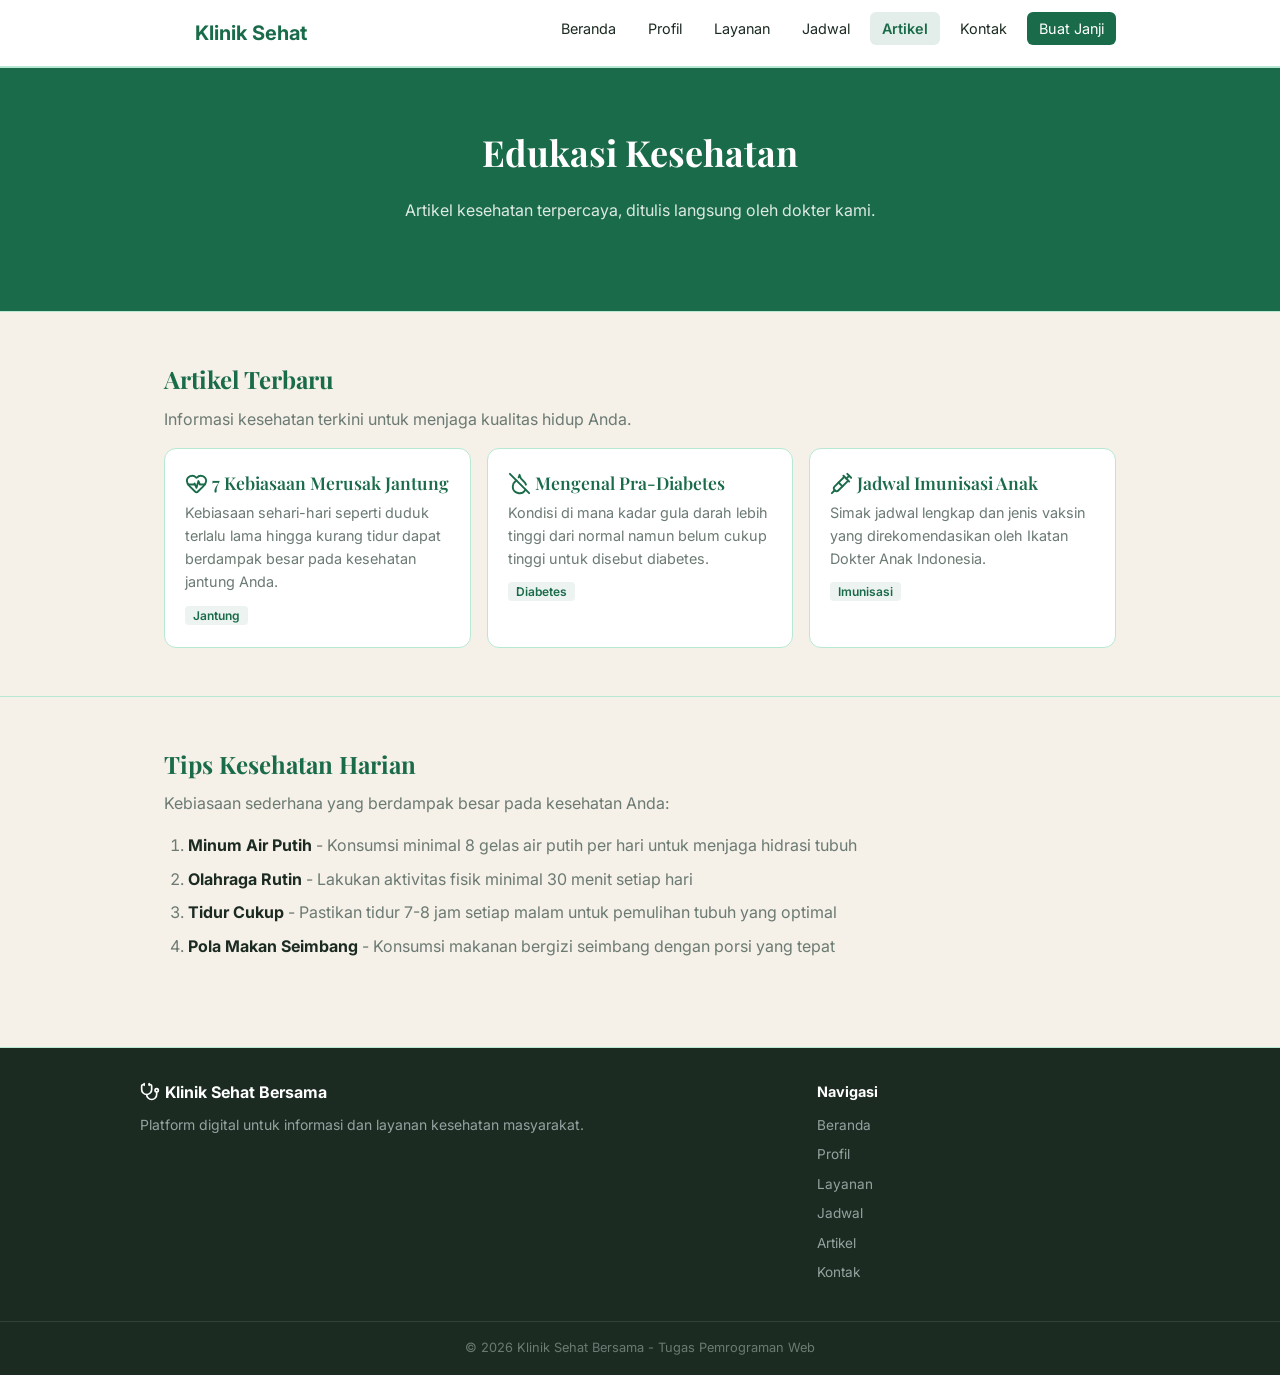
==== artikel.html @ 5404b908 "menambahkan favicon untuk header/footer dan card" ====
<!DOCTYPE html>
<html lang="id">
<head>
  <meta charset="UTF-8">
  <meta name="viewport" content="width=device-width, initial-scale=1.0">
  <title>Artikel Kesehatan | Klinik Sehat Bersama</title>

  <link rel="preconnect" href="https://fonts.googleapis.com">
  <link rel="preconnect" href="https://fonts.gstatic.com" crossorigin>
  <link href="https://fonts.googleapis.com/css2?family=Inter:wght@400;600;700&family=Playfair+Display:wght@600;700&display=swap" rel="stylesheet">

  <link rel="stylesheet" href="css/style.css">
</head>
<body>

  <header class="navbar">
    <div class="container navbar-inner">
      <a href="Beranda.html" class="logo">
        <span class="icon" style="--icon:url('[data-uri]')"></span>
  Klinik Sehat </a>
      <input type="checkbox" id="navToggle" class="nav-toggle">
      <label for="navToggle" class="hamburger">
        <span></span>
        <span></span>
        <span></span>
      </label>

      <nav>
        <ul class="nav-menu">
          <li><a href="Beranda.html">Beranda</a></li>
          <li><a href="profil.html">Profil</a></li>
          <li><a href="layanan.html">Layanan</a></li>
          <li><a href="jadwal.html">Jadwal</a></li>
          <li><a href="artikel.html" class="active">Artikel</a></li>
          <li><a href="kontak.html">Kontak</a></li>
          <li><a href="janji.html" class="nav-cta">Buat Janji</a></li>
        </ul>
      </nav>
    </div>
  </header>

  <main>

    <section class="hero">
      <div class="container">
        <h1>Edukasi Kesehatan</h1>
        <p>Artikel kesehatan terpercaya, ditulis langsung oleh dokter kami.</p>
      </div>
    </section>

    <section class="section">
      <div class="container">
        <h2>Artikel Terbaru</h2>
        <p class="section-desc">Informasi kesehatan terkini untuk menjaga kualitas hidup Anda.</p>

        <div class="cards-grid-3">
          <article class="card">
            <h3><span class="icon icon-mask" style="--icon:url('[data-uri]')"></span> 7 Kebiasaan Merusak Jantung</h3>
            <p>Kebiasaan sehari-hari seperti duduk terlalu lama hingga kurang tidur dapat berdampak besar pada kesehatan jantung Anda.</p>
            <span class="card-code">Jantung</span>
          </article>
          <article class="card">
            <h3><span class="icon icon-mask" style="--icon:url('[data-uri]')"></span> Mengenal Pra-Diabetes</h3>
            <p>Kondisi di mana kadar gula darah lebih tinggi dari normal namun belum cukup tinggi untuk disebut diabetes.</p>
            <span class="card-code">Diabetes</span>
          </article>
          <article class="card">
            <h3><span class="icon icon-mask" style="--icon:url('[data-uri]')"></span> Jadwal Imunisasi Anak</h3>
            <p>Simak jadwal lengkap dan jenis vaksin yang direkomendasikan oleh Ikatan Dokter Anak Indonesia.</p>
            <span class="card-code">Imunisasi</span>
          </article>
        </div>
      </div>
    </section>

    <section class="section">
      <div class="container">
        <h2>Tips Kesehatan Harian</h2>
        <p class="section-desc">Kebiasaan sederhana yang berdampak besar pada kesehatan Anda:</p>

        <ol>
          <li><strong>Minum Air Putih</strong> -  Konsumsi minimal 8 gelas air putih per hari untuk menjaga hidrasi tubuh</li>
          <li><strong>Olahraga Rutin</strong> -  Lakukan aktivitas fisik minimal 30 menit setiap hari</li>
          <li><strong>Tidur Cukup</strong> -  Pastikan tidur 7-8 jam setiap malam untuk pemulihan tubuh yang optimal</li>
          <li><strong>Pola Makan Seimbang</strong> -  Konsumsi makanan bergizi seimbang dengan porsi yang tepat</li>
        </ol>
      </div>
    </section>

  </main>

  <footer class="footer">
    <div class="container footer-inner">
      <div>
        <strong>
          <span class="icon icon-mask" style="--icon:url('[data-uri]')"></span> Klinik Sehat Bersama
        </strong>
        <p>Platform digital untuk informasi dan layanan kesehatan masyarakat.</p>
      </div>
      <div class="footer-nav">
        <h4>Navigasi</h4>
        <ul>
          <li><a href="Beranda.html">Beranda</a></li>
          <li><a href="profil.html">Profil</a></li>
          <li><a href="layanan.html">Layanan</a></li>
          <li><a href="jadwal.html">Jadwal</a></li>
          <li><a href="artikel.html">Artikel</a></li>
          <li><a href="kontak.html">Kontak</a></li>
        </ul>
      </div>
    </div>
    <div class="footer-bottom">
      <div class="container">
        <p>&copy; 2026 Klinik Sehat Bersama - Tugas Pemrograman Web</p>
      </div>
    </div>
  </footer>

</body>
</html>
---- css/style.css ----
* {
  margin: 0;
  padding: 0;
  box-sizing: border-box;
}

body {
  font-family: 'Inter', sans-serif;
  font-size: 16px;
  line-height: 1.6;
  background-color: #f5f0e8;
  color: #1c2b22;
  padding-top: 60px;
}

h1 {
  font-size: 2rem;
  font-weight: 700;
}

h2 {
  font-size: 1.5rem;
  font-weight: 700;
  margin-bottom: 8px;
}

h3 {
  font-size: 1.1rem;
  font-weight: 600;
  margin-bottom: 4px;
}

h1,
h2,
h3 {
  font-family: 'Playfair Display', serif;
}
a {
  color: #1a6b4a;
  text-decoration: none;
}

a:hover {
  color: #2e9e6e;
}

hr {
  border: none;
  border-top: 1px solid #b6e8d3;
}

.container {
  max-width: 1000px;
  margin: 0 auto;
  padding: 0 24px;
}

.navbar {
  background-color: #ffffff;
  border-bottom: 2px solid #b6e8d3;
  padding: 16px 0;
  position: fixed;
  top: 0;
  left: 0;
  width: 100%;
  z-index: 1000;
}

.navbar-inner {
  display: flex;
  justify-content: space-between;
  align-items: center;
}

.logo {
  font-size: 1.25rem;
  font-weight: 700;
  color: #1a6b4a;
}
.icon {
  display: inline-block;
  width: 1.3em;
  height: 1.3em;
  vertical-align: -0.25em;
  line-height: 1;
}

.icon-mask {
  background-color: currentColor;
  -webkit-mask-image: var(--icon);
  mask-image: var(--icon);
  -webkit-mask-repeat: no-repeat;
  mask-repeat: no-repeat;
  -webkit-mask-size: contain;
  mask-size: contain;
  -webkit-mask-position: center;
  mask-position: center;
}

/* khusus icon Material Symbols (font) */
.icon-font {
  font-family: 'Material Symbols Outlined';
  font-variation-settings: 'FILL' 0, 'wght' 300, 'GRAD' 0, 'opsz' 24;
}
.subtitle {
  color: #6b7a72;
  font-size: 0.875rem;
  margin-bottom: 12px;
}

.nav-menu {
  list-style: none;
  display: flex;
  gap: 8px;
}

.nav-menu li a {
  color: #1c2b22;
  font-size: 0.9rem;
  padding: 8px 12px;
  border-radius: 6px;
  transition: background-color 0.3s, color 0.3s;
}

.nav-menu li a:hover {
  color: #1a6b4a;
  background-color: rgba(26, 107, 74, 0.08);
}

.nav-menu li a.active {
  color: #1a6b4a;
  font-weight: 600;
  background-color: rgba(26, 107, 74, 0.12);
}

.nav-cta {
  background-color: #1a6b4a !important;
  color: #ffffff !important;
  border-radius: 8px;
}

.nav-cta:hover {
  background-color: rgba(26, 107, 74, 0.85) !important;
  color: #ffffff !important;
}

.nav-toggle {
  display: none;
}

.hamburger {
  display: none;
  flex-direction: column;
  gap: 5px;
  cursor: pointer;
  padding: 4px;
}

.hamburger span {
  display: block;
  width: 24px;
  height: 3px;
  background-color: #1a6b4a;
  border-radius: 2px;
}

.hero {
  background-color: #1a6b4a;
  color: #ffffff;
  padding: 64px 0;
  text-align: center;
  animation: fadeIn 0.6s ease;
}

.hero h1 {
  font-size: 2.25rem;
  margin-bottom: 16px;
  color: #ffffff;
}

.hero h2 {
  color: #ffffff;
}

.hero p {
  color: rgba(255, 255, 255, 0.85);
  margin-bottom: 24px;
}

.hero-buttons {
  display: flex;
  justify-content: center;
  gap: 12px;
}

.btn {
  display: inline-block;
  padding: 12px 24px;
  border-radius: 8px;
  font-size: 0.9rem;
  font-weight: 600;
  transition: background-color 0.3s, color 0.3s, transform 0.2s;
}

.btn-primer {
  background-color: #e8c84a;
  color: #1c2b22;
  padding: 12px 24px;
  border-radius: 8px;
  font-weight: 600;
  display: inline-block;
  transition: background-color 0.3s, transform 0.2s;
}

.btn-primer:hover {
  background-color: #d4b53a;
  color: #1c2b22;
  transform: translateY(-2px);
}

.btn-outline {
  border: 1px solid rgba(255, 255, 255, 0.5);
  color: #ffffff;
}

.btn-outline:hover {
  background-color: rgba(255, 255, 255, 0.1);
  color: #ffffff;
  transform: translateY(-2px);
}

.section {
  padding: 48px 0;
  border-top: 1px solid #b6e8d3;
}

.section h2 {
  color: #1a6b4a;
}

.section-desc {
  color: #6b7a72;
  margin-bottom: 16px;
}

.cards-grid {
  display: grid;
  grid-template-columns: 1fr 1fr;
  gap: 16px;
  margin-top: 16px;
}

.cards-grid-3 {
  display: grid;
  grid-template-columns: 1fr 1fr 1fr;
  gap: 16px;
  margin-top: 16px;
}

.card {
  background-color: #ffffff;
  border: 1px solid #b6e8d3;
  border-radius: 12px;
  padding: 20px;
  transition: border-color 0.3s, transform 0.2s;
}

.card:hover {
  border-color: #1a6b4a;
  transform: translateY(-2px);
}

.card h3 {
  color: #1a6b4a;
}

.card p {
  color: #6b7a72;
  font-size: 0.9rem;
  margin-bottom: 8px;
}

.card-code {
  font-size: 0.75rem;
  font-weight: 600;
  color: #1a6b4a;
  background-color: rgba(26, 107, 74, 0.08);
  padding: 2px 8px;
  border-radius: 4px;
}

.steps-grid {
  display: flex;
  gap: 16px;
  margin-top: 16px;
}

.step {
  flex: 1;
  text-align: center;
  background-color: #ffffff;
  border: 1px solid #b6e8d3;
  border-radius: 12px;
  padding: 24px 16px;
}

.step-number {
  width: 40px;
  height: 40px;
  background-color: #1a6b4a;
  color: #ffffff;
  border-radius: 50%;
  display: flex;
  align-items: center;
  justify-content: center;
  font-weight: 700;
  margin: 0 auto 12px;
}

.step h3 {
  color: #1a6b4a;
}

.step p {
  color: #6b7a72;
  font-size: 0.85rem;
}

.stats-grid {
  display: flex;
  gap: 16px;
}

.stat {
  flex: 1;
  text-align: center;
  background-color: #ffffff;
  border: 1px solid #b6e8d3;
  border-radius: 12px;
  padding: 24px;
}

.stat-number {
  font-size: 2rem;
  font-weight: 700;
  color: #1a6b4a;
}

.stat-label {
  color: #6b7a72;
  font-size: 0.85rem;
  margin-top: 4px;
}

ol,
ul {
  padding-left: 24px;
}

li {
  margin-bottom: 8px;
  color: #6b7a72;
}

li strong {
  color: #1c2b22;
}

.footer {
  border-top: 1px solid #b6e8d3;
  margin-top: 32px;
  background-color: #1c2b22;
  color: #ffffff;
}

.footer-inner {
  display: grid;
  grid-template-columns: 2fr 1fr;
  gap: 32px;
  padding: 32px 0;
}

.footer-inner strong {
  color: #ffffff;
  font-size: 1rem;
}

.footer-inner p {
  color: #94a3a0;
  font-size: 0.875rem;
  margin-top: 8px;
}

.footer-inner h4 {
  color: #ffffff;
  margin-bottom: 8px;
  font-size: 0.9rem;
}

.footer-nav ul {
  list-style: none;
  padding-left: 0;
}

.footer-nav ul li {
  margin-bottom: 4px;
  color: #94a3a0;
}

.footer-nav ul li a {
  color: #94a3a0;
  font-size: 0.85rem;
}

.footer-nav ul li a:hover {
  color: #b6e8d3;
}

.footer-bottom {
  border-top: 1px solid rgba(255, 255, 255, 0.1);
  padding: 16px 0;
  text-align: center;
}

.footer-bottom p {
  font-size: 0.8rem;
  color: #6b7a72;
}

@keyframes fadeIn {
  from {
    opacity: 0;
    transform: translateY(20px);
  }
  to {
    opacity: 1;
    transform: translateY(0);
  }
}

@media (max-width: 768px) {
  .navbar-inner {
    flex-wrap: wrap;
  }

  .hamburger {
    display: flex;
  }

  nav {
    width: 100%;
    order: 3;
  }

  .nav-menu {
    display: none;
    flex-direction: column;
    gap: 0;
    width: 100%;
    padding: 8px 0;
    border-top: 1px solid #b6e8d3;
    margin-top: 12px;
  }

  .nav-menu li a {
    display: block;
    padding: 10px 0;
    border-radius: 0;
  }

  .nav-toggle:checked ~ nav .nav-menu {
    display: flex;
  }

  .hero h1 {
    font-size: 1.5rem;
  }

  .hero-buttons {
    flex-direction: column;
    align-items: center;
  }

  .cards-grid {
    grid-template-columns: 1fr;
  }

  .cards-grid-3 {
    grid-template-columns: 1fr;
  }

  .steps-grid {
    flex-direction: column;
  }

  .stats-grid {
    flex-direction: column;
  }

  .footer-inner {
    grid-template-columns: 1fr;
    gap: 24px;
  }
}

@media (max-width: 480px) {
  .hero h1 {
    font-size: 1.25rem;
  }

  .btn-primer {
    width: 100%;
    text-align: center;
  }
}
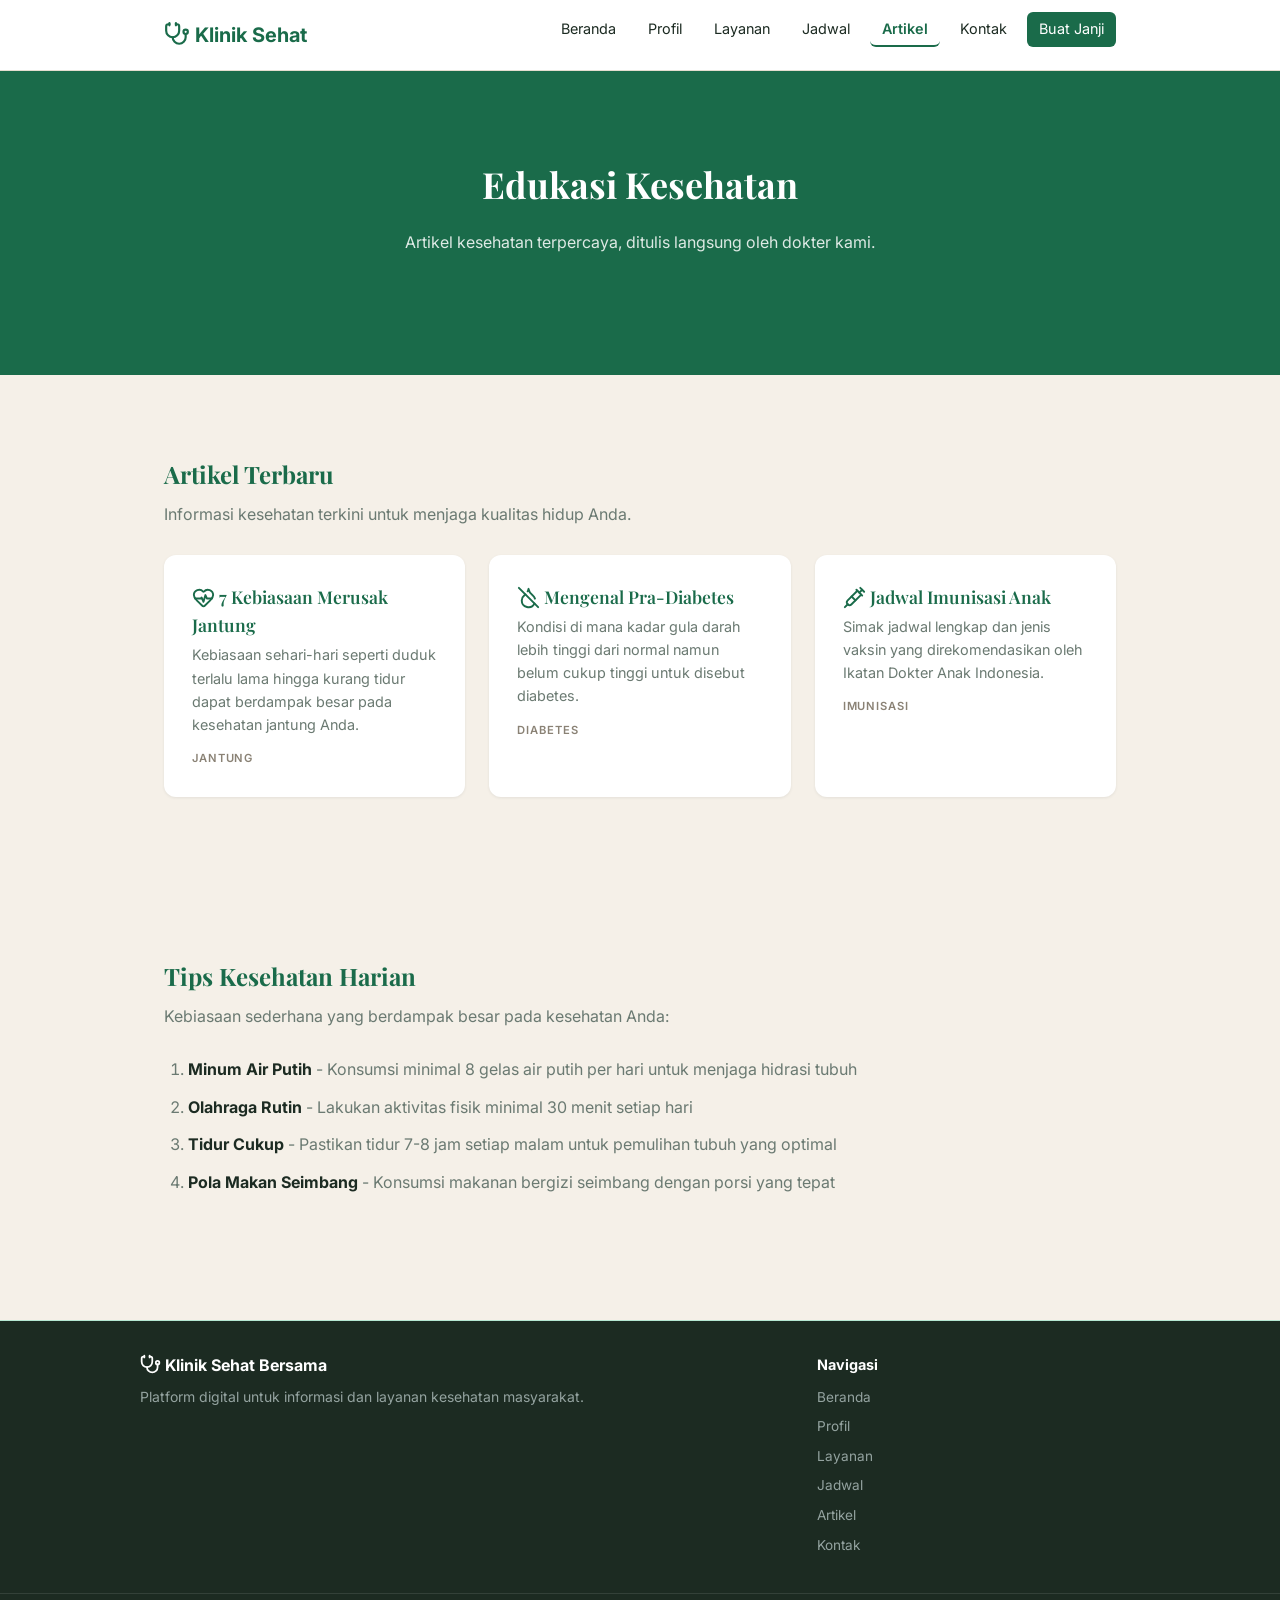
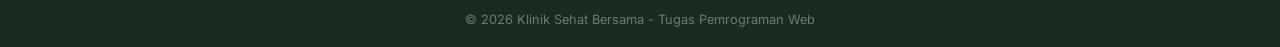
==== commit bea4b7d9: "Menyesuikan desain pada css" ====
--- a/artikel.html
+++ b/artikel.html
@@ -16,7 +16,7 @@
   <header class="navbar">
     <div class="container navbar-inner">
       <a href="Beranda.html" class="logo">
-        <span class="icon" style="--icon:url('[data-uri]')"></span>
+        <span class="icon icon-mask" style="--icon:url('[data-uri]')"></span>
   Klinik Sehat </a>
       <input type="checkbox" id="navToggle" class="nav-toggle">
       <label for="navToggle" class="hamburger">
--- a/css/style.css
+++ b/css/style.css
@@ -46,7 +46,8 @@
 
 hr {
   border: none;
-  border-top: 1px solid #b6e8d3;
+  border-top: 1px solid rgba(232, 200, 74, 0.4);
+  margin: 48px 0;
 }
 
 .container {
@@ -57,7 +58,7 @@
 
 .navbar {
   background-color: #ffffff;
-  border-bottom: 2px solid #b6e8d3;
+  border-bottom: 1px solid #e4ddd0;
   padding: 16px 0;
   position: fixed;
   top: 0;
@@ -119,7 +120,8 @@
   font-size: 0.9rem;
   padding: 8px 12px;
   border-radius: 6px;
-  transition: background-color 0.3s, color 0.3s;
+  border-bottom: 2px solid transparent;
+  transition: background-color 0.3s, color 0.3s, border-color 0.3s;
 }
 
 .nav-menu li a:hover {
@@ -130,9 +132,9 @@
 .nav-menu li a.active {
   color: #1a6b4a;
   font-weight: 600;
-  background-color: rgba(26, 107, 74, 0.12);
-}
-
+  background-color: transparent;
+  border-bottom: 2px solid #1a6b4a;
+}
 .nav-cta {
   background-color: #1a6b4a !important;
   color: #ffffff !important;
@@ -167,7 +169,7 @@
 .hero {
   background-color: #1a6b4a;
   color: #ffffff;
-  padding: 64px 0;
+  padding: 96px 0;
   text-align: center;
   animation: fadeIn 0.6s ease;
 }
@@ -195,21 +197,21 @@
 
 .btn {
   display: inline-block;
-  padding: 12px 24px;
-  border-radius: 8px;
+  padding: 13px 28px;
+  border-radius: 999px;
   font-size: 0.9rem;
   font-weight: 600;
-  transition: background-color 0.3s, color 0.3s, transform 0.2s;
+  transition: background-color 0.3s ease, color 0.3s ease, transform 0.25s cubic-bezier(0.4, 0, 0.2, 1);
 }
 
 .btn-primer {
   background-color: #e8c84a;
   color: #1c2b22;
-  padding: 12px 24px;
-  border-radius: 8px;
+  padding: 13px 28px;
+  border-radius: 999px;
   font-weight: 600;
   display: inline-block;
-  transition: background-color 0.3s, transform 0.2s;
+  transition: background-color 0.3s ease, transform 0.25s cubic-bezier(0.4, 0, 0.2, 1);
 }
 
 .btn-primer:hover {
@@ -230,8 +232,7 @@
 }
 
 .section {
-  padding: 48px 0;
-  border-top: 1px solid #b6e8d3;
+  padding: 80px 0;
 }
 
 .section h2 {
@@ -240,33 +241,34 @@
 
 .section-desc {
   color: #6b7a72;
-  margin-bottom: 16px;
+  margin-bottom: 28px;
 }
 
 .cards-grid {
   display: grid;
   grid-template-columns: 1fr 1fr;
-  gap: 16px;
-  margin-top: 16px;
+  gap: 24px;
+  margin-top: 24px;
 }
 
 .cards-grid-3 {
   display: grid;
   grid-template-columns: 1fr 1fr 1fr;
-  gap: 16px;
-  margin-top: 16px;
+  gap: 24px;
+  margin-top: 24px;
 }
 
 .card {
   background-color: #ffffff;
-  border: 1px solid #b6e8d3;
+  border: none;
   border-radius: 12px;
-  padding: 20px;
-  transition: border-color 0.3s, transform 0.2s;
+  padding: 28px;
+  box-shadow: 0 1px 3px rgba(28, 43, 34, 0.08);
+  transition: box-shadow 0.3s, transform 0.2s;
 }
 
 .card:hover {
-  border-color: #1a6b4a;
+  box-shadow: 0 8px 20px rgba(28, 43, 34, 0.12);
   transform: translateY(-2px);
 }
 
@@ -281,17 +283,16 @@
 }
 
 .card-code {
-  font-size: 0.75rem;
+  font-size: 0.7rem;
   font-weight: 600;
-  color: #1a6b4a;
-  background-color: rgba(26, 107, 74, 0.08);
-  padding: 2px 8px;
-  border-radius: 4px;
+  letter-spacing: 0.08em;
+  text-transform: uppercase;
+  color: #8a8275;
 }
 
 .steps-grid {
   display: flex;
-  gap: 16px;
+  gap: 24px;
   margin-top: 16px;
 }
 
@@ -299,9 +300,10 @@
   flex: 1;
   text-align: center;
   background-color: #ffffff;
-  border: 1px solid #b6e8d3;
+  border: none;
   border-radius: 12px;
   padding: 24px 16px;
+  box-shadow: 0 1px 3px rgba(28, 43, 34, 0.08);
 }
 
 .step-number {
@@ -328,16 +330,17 @@
 
 .stats-grid {
   display: flex;
-  gap: 16px;
+  gap: 24px;
 }
 
 .stat {
   flex: 1;
   text-align: center;
   background-color: #ffffff;
-  border: 1px solid #b6e8d3;
+  border: none;
   border-radius: 12px;
   padding: 24px;
+  box-shadow: 0 1px 3px rgba(28, 43, 34, 0.08);
 }
 
 .stat-number {
@@ -358,7 +361,7 @@
 }
 
 li {
-  margin-bottom: 8px;
+  margin-bottom: 12px;
   color: #6b7a72;
 }
 
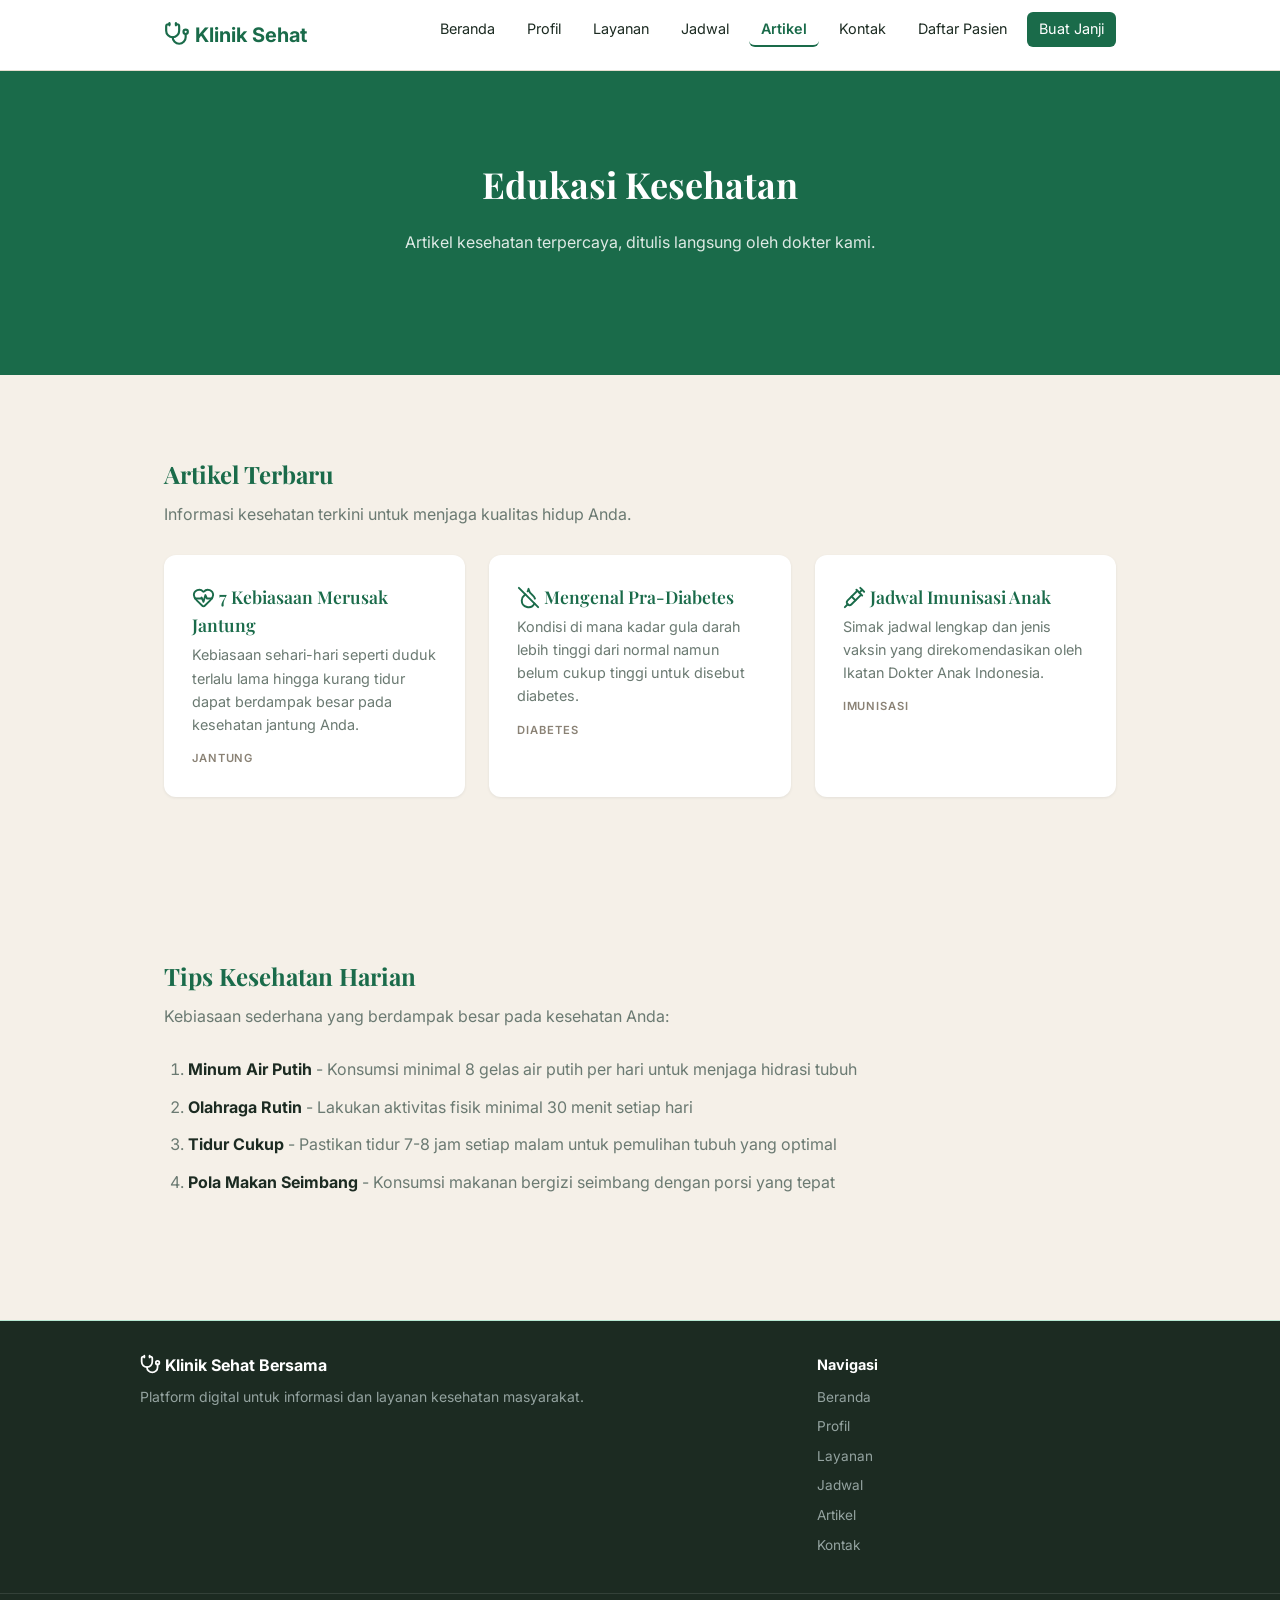
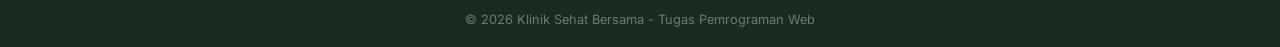
==== commit 2f9e4bd6: "Menambahkan halaman Daftar Pasien" ====
--- a/artikel.html
+++ b/artikel.html
@@ -33,6 +33,7 @@
           <li><a href="jadwal.html">Jadwal</a></li>
           <li><a href="artikel.html" class="active">Artikel</a></li>
           <li><a href="kontak.html">Kontak</a></li>
+          <li><a href="daftar-pasien.html">Daftar Pasien</a></li>
           <li><a href="janji.html" class="nav-cta">Buat Janji</a></li>
         </ul>
       </nav>
@@ -116,5 +117,6 @@
     </div>
   </footer>
 
+  <script src="js/script.js"></script>
 </body>
 </html>
--- a/css/style.css
+++ b/css/style.css
@@ -430,6 +430,168 @@
   color: #6b7a72;
 }
 
+
+.janji-grid {
+  display: grid;
+  grid-template-columns: 1.8fr 1fr;
+  gap: 40px;
+  align-items: start;
+}
+
+.janji-info {
+  display: flex;
+  flex-direction: column;
+  gap: 20px;
+}
+
+.janji-info .card ul,
+.janji-info .card ol {
+  padding-left: 20px;
+  margin-top: 8px;
+}
+
+.janji-info .card li {
+  font-size: 0.875rem;
+  margin-bottom: 6px;
+}
+
+.janji-info .btn {
+  margin-top: 12px;
+  display: inline-block;
+}
+
+form h2 {
+  color: #1a6b4a;
+  margin-bottom: 20px;
+}
+
+.form-group {
+  display: flex;
+  flex-direction: column;
+  gap: 6px;
+  margin-bottom: 20px;
+}
+
+.form-row {
+  display: grid;
+  grid-template-columns: 1fr 1fr;
+  gap: 16px;
+}
+
+.form-group label {
+  font-size: 0.875rem;
+  font-weight: 600;
+  color: #1c2b22;
+}
+
+.form-group input[type="text"],
+.form-group input[type="tel"],
+.form-group input[type="date"],
+.form-group input[type="email"],
+.form-group select,
+.form-group textarea {
+  padding: 10px 14px;
+  border: 1px solid #d4cfc8;
+  border-radius: 8px;
+  font-family: 'Inter', sans-serif;
+  font-size: 0.9rem;
+  color: #1c2b22;
+  background-color: #ffffff;
+  transition: border-color 0.2s, box-shadow 0.2s;
+  outline: none;
+  width: 100%;
+}
+
+.form-group input:focus,
+.form-group select:focus,
+.form-group textarea:focus {
+  border-color: #1a6b4a;
+  box-shadow: 0 0 0 3px rgba(26, 107, 74, 0.1);
+}
+
+.form-group textarea {
+  resize: vertical;
+  min-height: 100px;
+}
+
+.form-group select {
+  appearance: none;
+  -webkit-appearance: none;
+  background-image: url("data:image/svg+xml,%3Csvg xmlns='http://www.w3.org/2000/svg' width='16' height='16' viewBox='0 0 24 24' fill='none' stroke='%236b7a72' stroke-width='2' stroke-linecap='round' stroke-linejoin='round'%3E%3Cpath d='m6 9 6 6 6-6'/%3E%3C/svg%3E");
+  background-repeat: no-repeat;
+  background-position: right 12px center;
+  padding-right: 36px;
+  cursor: pointer;
+}
+
+.radio-group {
+  display: flex;
+  gap: 20px;
+  margin-top: 4px;
+  flex-wrap: wrap;
+}
+
+.radio-label {
+  display: flex;
+  align-items: center;
+  gap: 8px;
+  font-size: 0.9rem;
+  color: #1c2b22;
+  cursor: pointer;
+}
+
+.radio-label input[type="radio"] {
+  accent-color: #1a6b4a;
+  width: 16px;
+  height: 16px;
+  cursor: pointer;
+}
+
+.form-note {
+  font-size: 0.75rem;
+  color: #8a8275;
+  line-height: 1.5;
+}
+
+.required {
+  color: #c0392b;
+  margin-left: 2px;
+}
+
+.btn-full {
+  width: 100%;
+  text-align: center;
+  margin-top: 8px;
+  padding: 14px 28px;
+  font-size: 1rem;
+  cursor: pointer;
+  border: none;
+}
+.fade-up {
+  opacity: 0;
+  transform: translateY(24px);
+  transition: opacity 0.5s ease, transform 0.5s ease;
+}
+
+.fade-up.visible {
+  opacity: 1;
+  transform: translateY(0);
+}
+
+@media (max-width: 768px) {
+  .janji-grid {
+    grid-template-columns: 1fr;
+  }
+
+  .form-row {
+    grid-template-columns: 1fr;
+  }
+
+  .janji-info {
+    order: -1;
+  }
+}
+
 @keyframes fadeIn {
   from {
     opacity: 0;
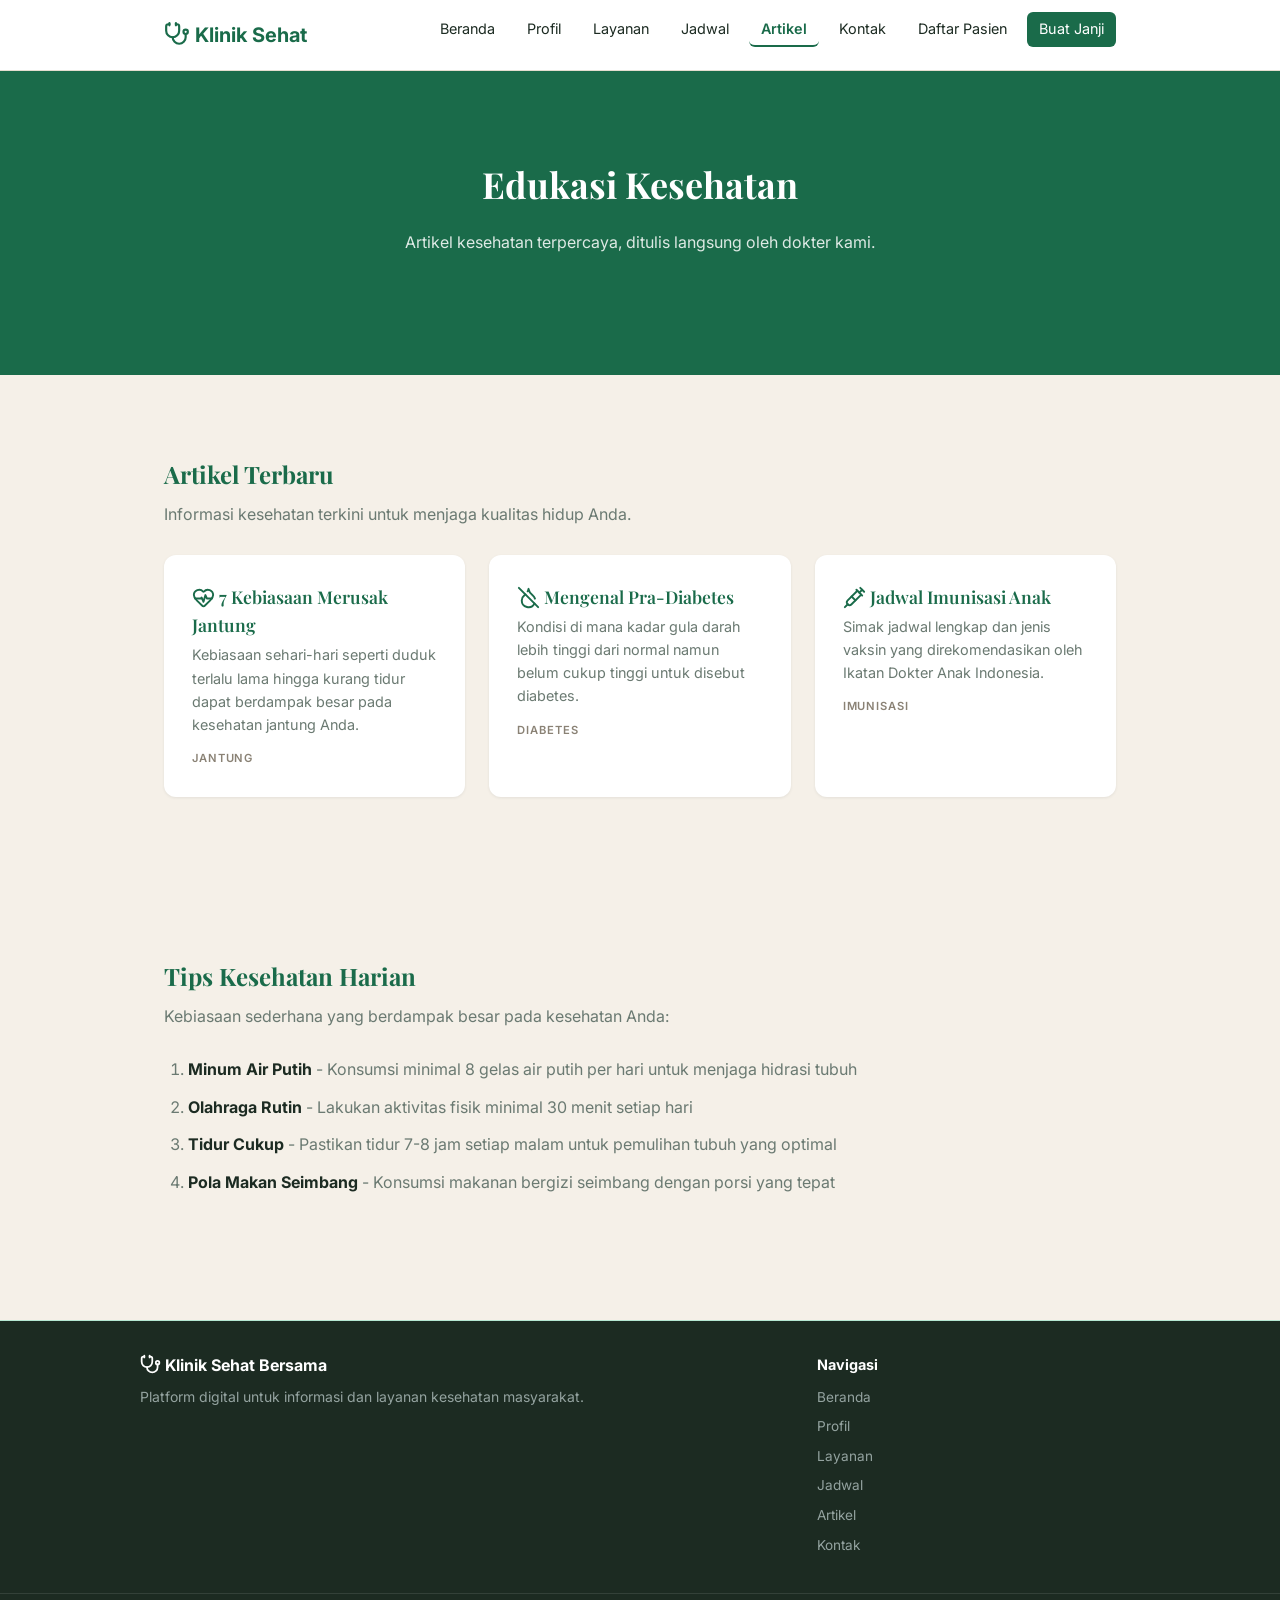
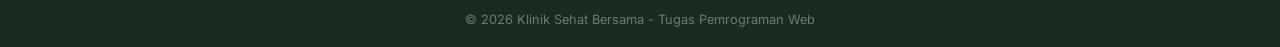
==== commit ed0ea85d: "memperbaiki typo pada penulisan Link Js ke KTML" ====
--- a/artikel.html
+++ b/artikel.html
@@ -117,6 +117,6 @@
     </div>
   </footer>
 
-  <script src="js/script.js"></script>
+  <script src="Js/script.js"></script>
 </body>
 </html>
--- a/css/style.css
+++ b/css/style.css
@@ -578,18 +578,118 @@
   transform: translateY(0);
 }
 
-@media (max-width: 768px) {
-  .janji-grid {
-    grid-template-columns: 1fr;
-  }
-
-  .form-row {
-    grid-template-columns: 1fr;
-  }
-
-  .janji-info {
-    order: -1;
-  }
+.table-header {
+  display: flex;
+  justify-content: space-between;
+  align-items: flex-start;
+  margin-bottom: 20px;
+  flex-wrap: wrap;
+  gap: 12px;
+}
+ 
+.tabel-wrapper {
+  overflow-x: auto;
+  border-radius: 12px;
+  box-shadow: 0 1px 3px rgba(28, 43, 34, 0.08);
+}
+ 
+table {
+  width: 100%;
+  border-collapse: collapse;
+  background-color: #ffffff;
+  font-size: 0.85rem;
+  min-width: 900px;
+}
+ 
+thead tr {
+  background-color: #1a6b4a;
+  color: #ffffff;
+}
+ 
+thead th {
+  padding: 12px 16px;
+  text-align: left;
+  font-weight: 600;
+  font-size: 0.8rem;
+  letter-spacing: 0.04em;
+  white-space: nowrap;
+}
+ 
+tbody tr {
+  border-bottom: 1px solid #f0ece4;
+  transition: background-color 0.2s;
+}
+ 
+tbody tr:last-child {
+  border-bottom: none;
+}
+ 
+tbody tr:hover {
+  background-color: #f9f6f0;
+}
+ 
+tbody td {
+  padding: 12px 16px;
+  color: #1c2b22;
+  vertical-align: top;
+  max-width: 160px;
+}
+ 
+tbody td.keluhan-cell {
+  max-width: 200px;
+  white-space: normal;
+  word-break: break-word;
+  color: #6b7a72;
+  font-size: 0.8rem;
+}
+ 
+.btn-hapus-row {
+  background-color: transparent;
+  border: 1px solid #e74c3c;
+  color: #e74c3c;
+  padding: 5px 12px;
+  border-radius: 999px;
+  font-size: 0.75rem;
+  font-weight: 600;
+  cursor: pointer;
+  transition: background-color 0.2s, color 0.2s;
+  white-space: nowrap;
+}
+ 
+.btn-hapus-row:hover {
+  background-color: #e74c3c;
+  color: #ffffff;
+}
+ 
+.btn-hapus {
+  background-color: transparent;
+  border: 1px solid #e74c3c;
+  color: #e74c3c;
+  padding: 10px 20px;
+  border-radius: 999px;
+  font-size: 0.85rem;
+  font-weight: 600;
+  cursor: pointer;
+  transition: background-color 0.2s, color 0.2s;
+}
+ 
+.btn-hapus:hover {
+  background-color: #e74c3c;
+  color: #ffffff;
+}
+ 
+.empty-state {
+  display: none;
+  flex-direction: column;
+  align-items: center;
+  gap: 16px;
+  padding: 60px 0;
+  color: #6b7a72;
+  text-align: center;
+}
+ 
+.empty-state p {
+  font-size: 1rem;
 }
 
 @keyframes fadeIn {
@@ -666,7 +766,25 @@
     grid-template-columns: 1fr;
     gap: 24px;
   }
-}
+
+  .janji-grid {
+    grid-template-columns: 1fr;
+  }
+
+  .form-row {
+    grid-template-columns: 1fr;
+  }
+
+  .janji-info {
+    order: -1;
+  }
+
+  .tabel-header {
+    flex-direction: column;
+  }
+  
+}
+
 
 @media (max-width: 480px) {
   .hero h1 {
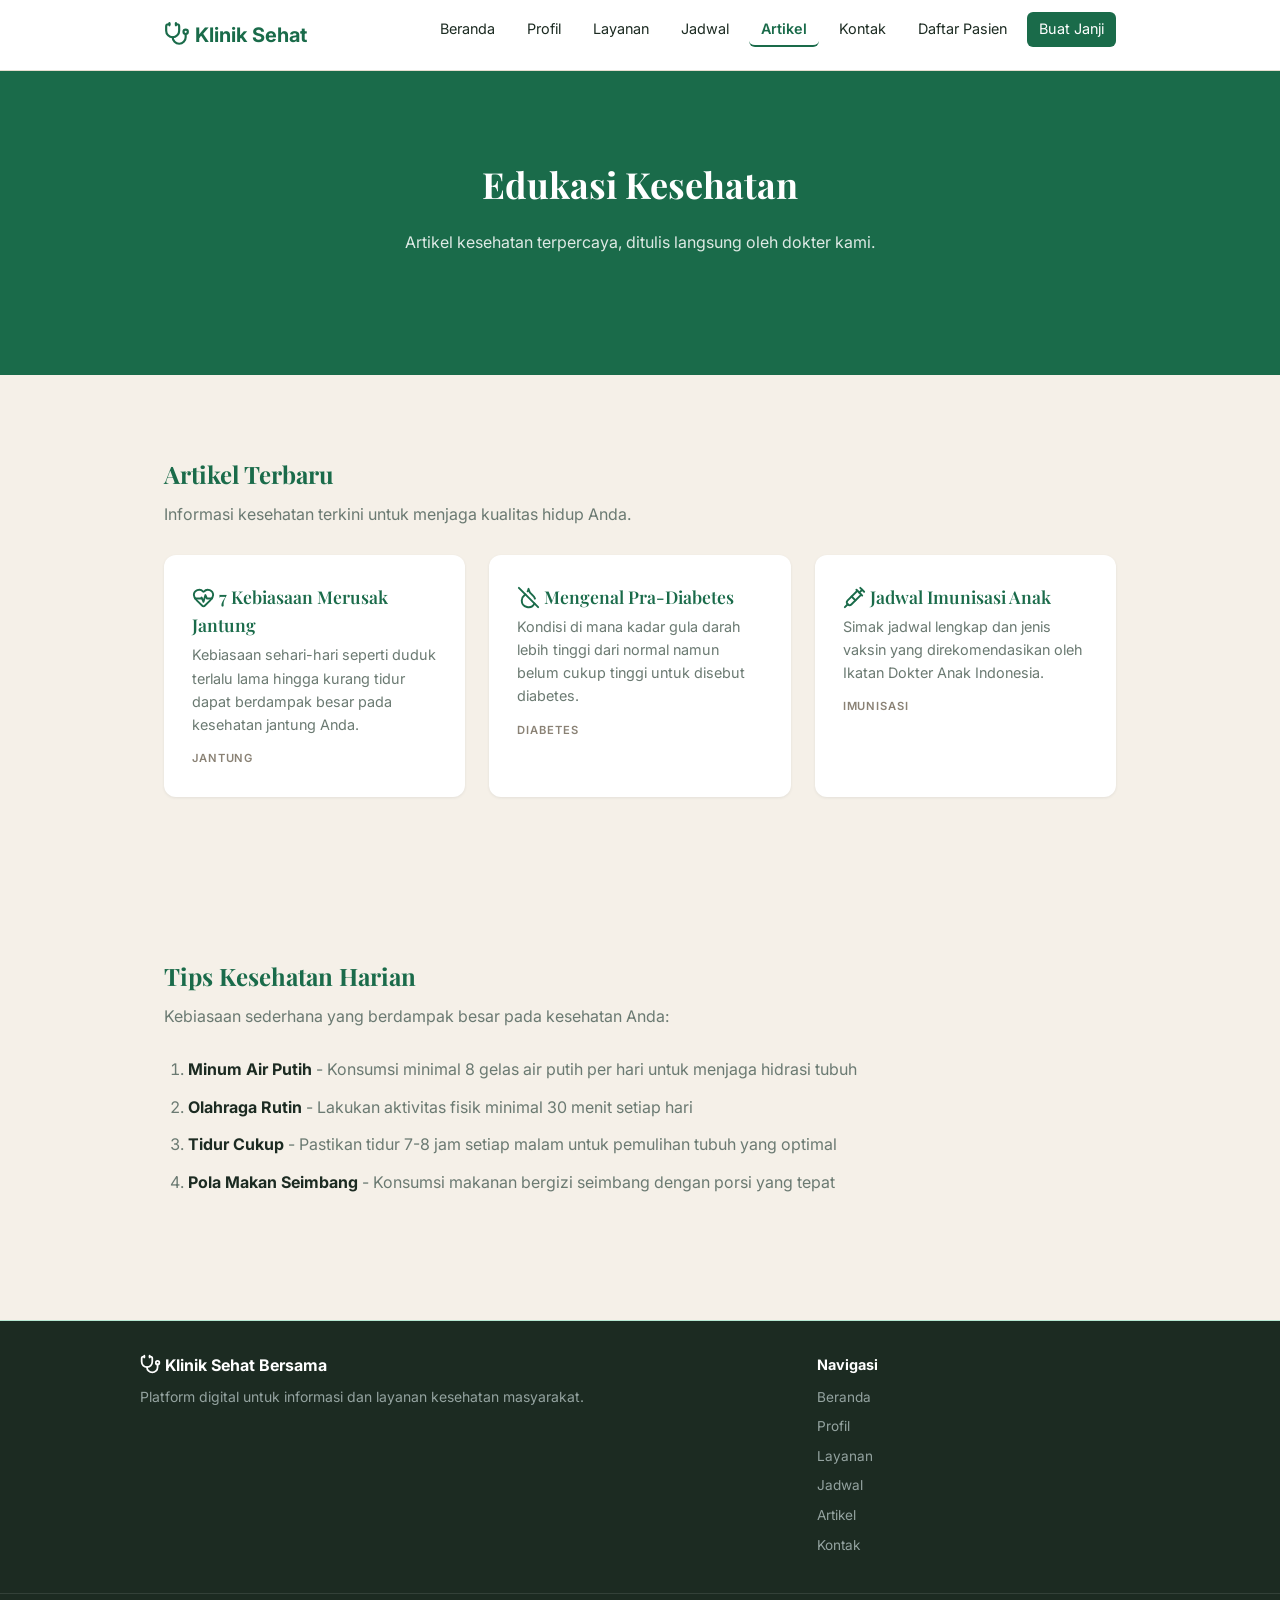
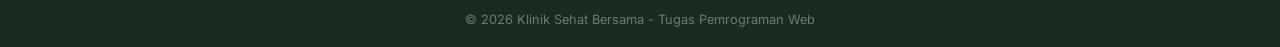
==== commit eba6985f: "memperbaiki typo" ====
--- a/artikel.html
+++ b/artikel.html
@@ -117,6 +117,6 @@
     </div>
   </footer>
 
-  <script src="Js/script.js"></script>
+  <script src="js/script.js"></script>
 </body>
 </html>
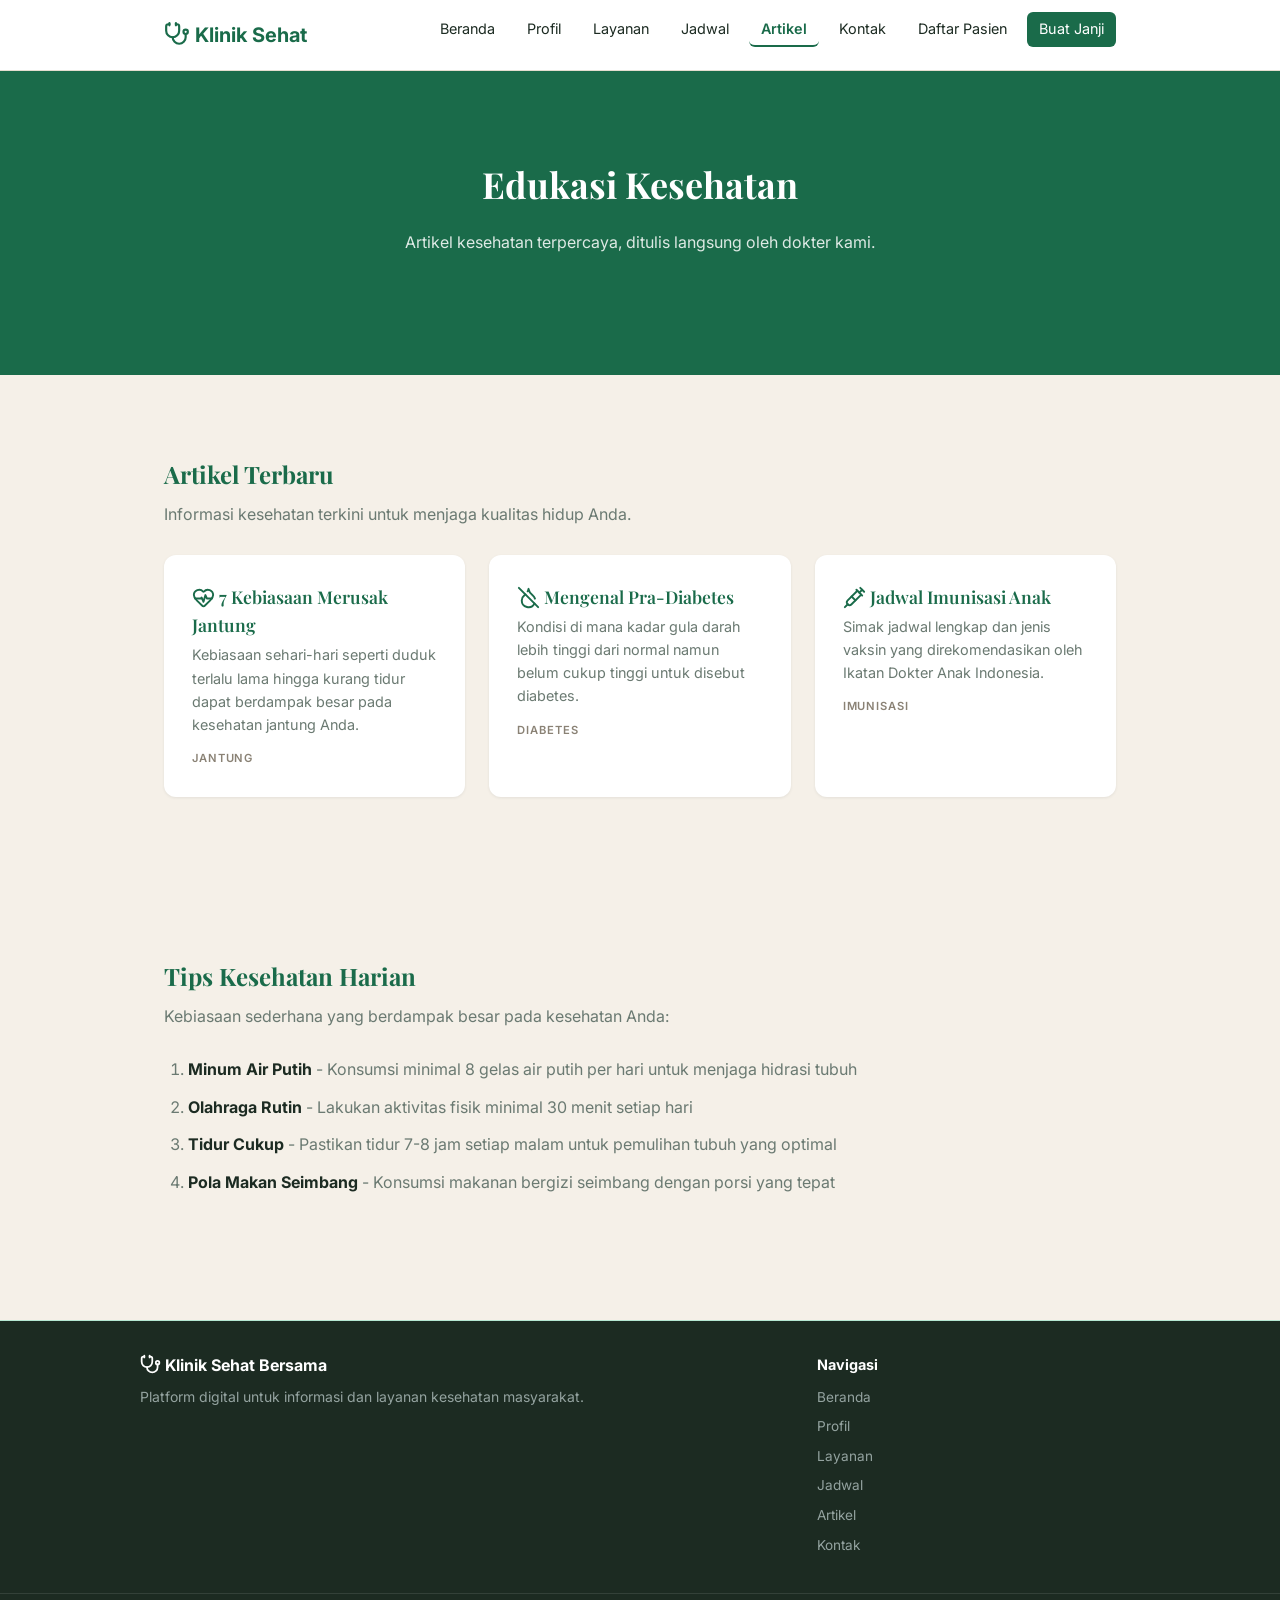
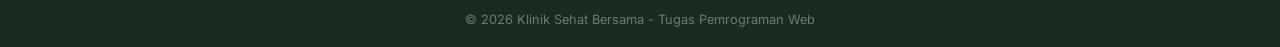
==== commit dfdd9bfe: "Melakukan rename dari beranda.html menjadi index.html di bagian logo" ====
--- a/artikel.html
+++ b/artikel.html
@@ -15,7 +15,7 @@
 
   <header class="navbar">
     <div class="container navbar-inner">
-      <a href="Beranda.html" class="logo">
+      <a href="index.html" class="logo">
         <span class="icon icon-mask" style="--icon:url('[data-uri]')"></span>
   Klinik Sehat </a>
       <input type="checkbox" id="navToggle" class="nav-toggle">
@@ -27,7 +27,7 @@
 
       <nav>
         <ul class="nav-menu">
-          <li><a href="Beranda.html">Beranda</a></li>
+          <li><a href="index.html">Beranda</a></li>
           <li><a href="profil.html">Profil</a></li>
           <li><a href="layanan.html">Layanan</a></li>
           <li><a href="jadwal.html">Jadwal</a></li>
@@ -101,7 +101,7 @@
       <div class="footer-nav">
         <h4>Navigasi</h4>
         <ul>
-          <li><a href="Beranda.html">Beranda</a></li>
+          <li><a href="index.html">Beranda</a></li>
           <li><a href="profil.html">Profil</a></li>
           <li><a href="layanan.html">Layanan</a></li>
           <li><a href="jadwal.html">Jadwal</a></li>
